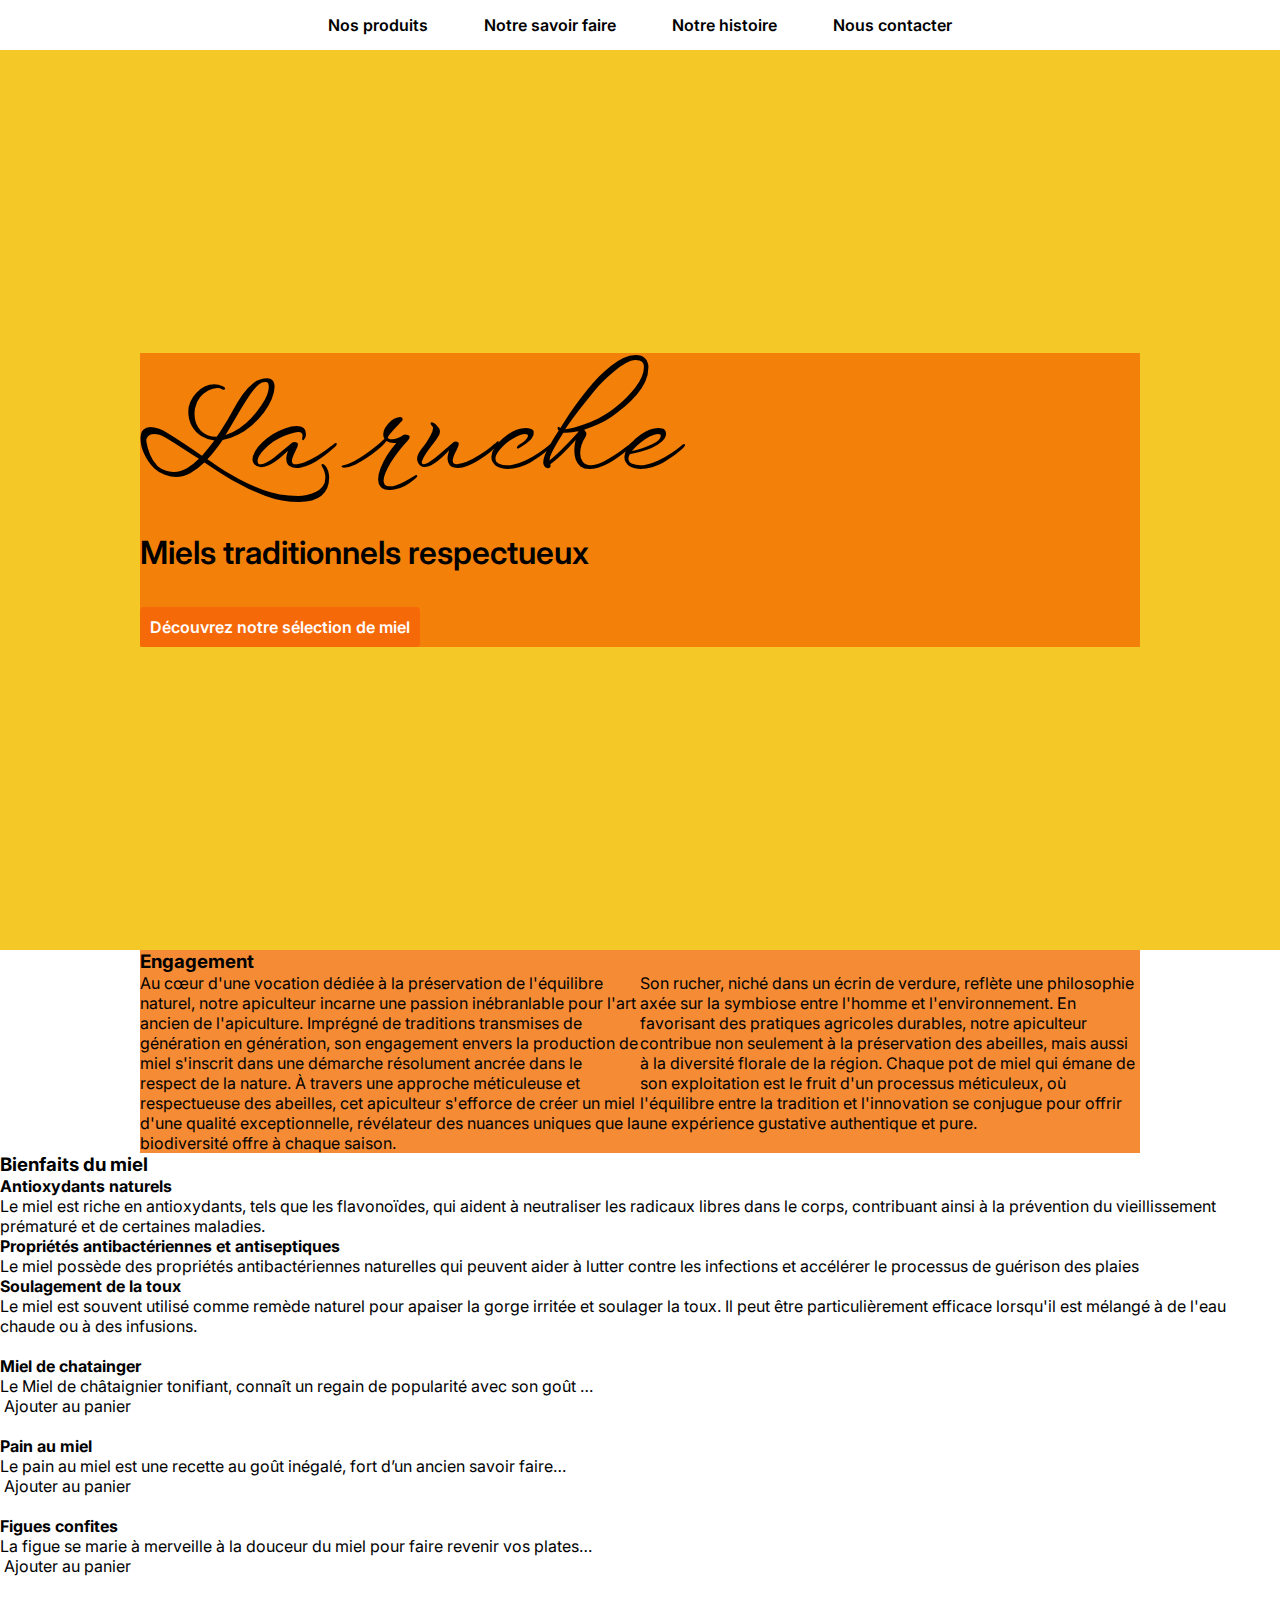
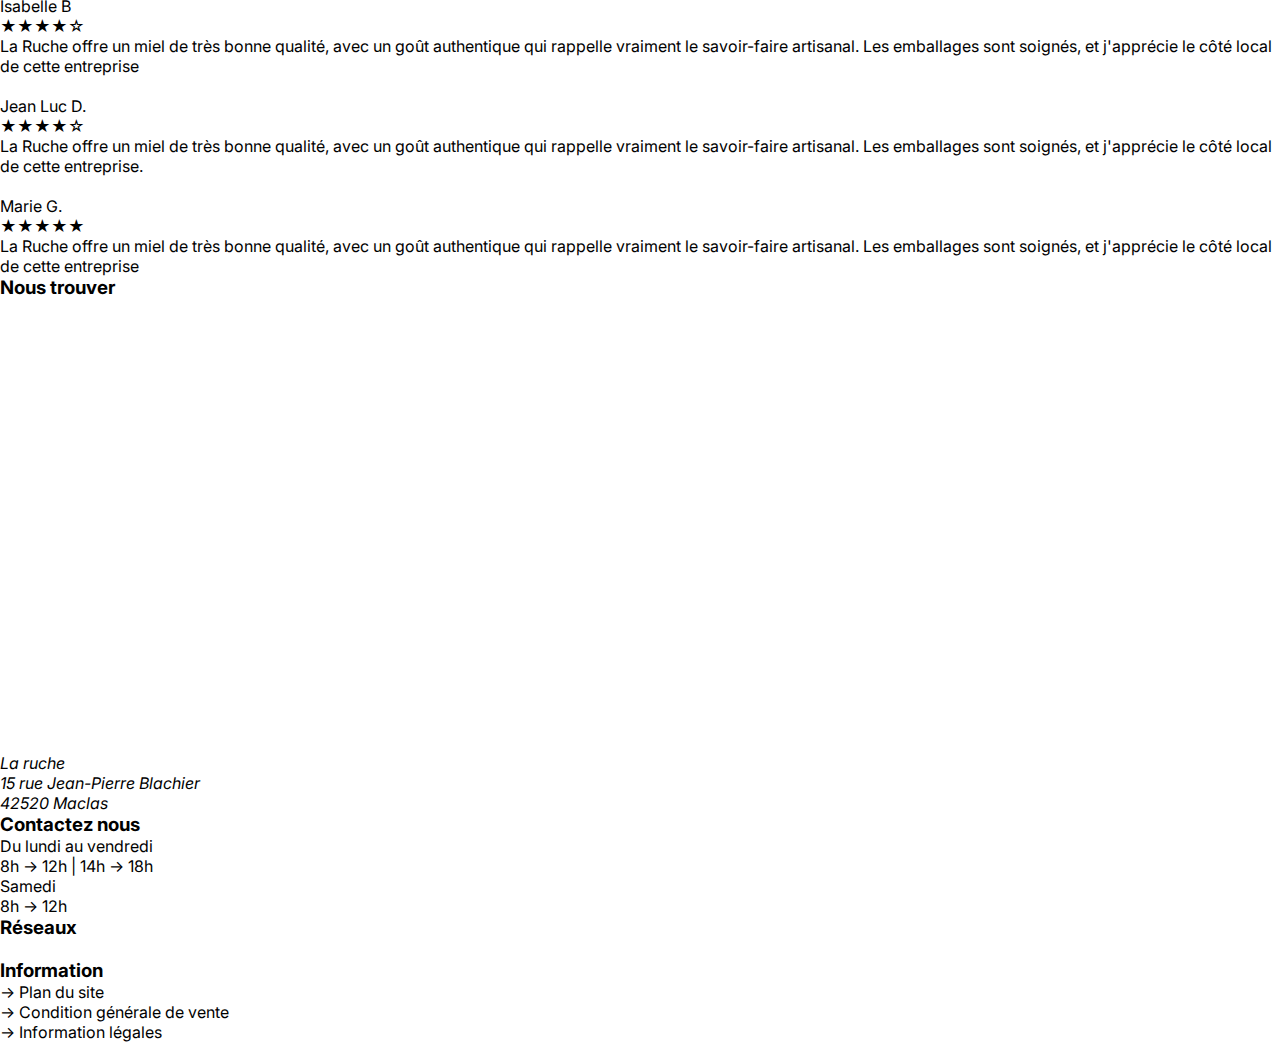
==== index.html @ 732e547c "CSS" ====
<!DOCTYPE html>
<html lang="en">

<head>
    <meta charset="UTF-8">
    <meta name="viewport" content="width=device-width, initial-scale=1.0">
    <title>La Ruche</title>
    <link rel="stylesheet" href="style.css">
    <link rel="stylesheet" href="https://use.fontawesome.com/releases/v6.4.2/css/all.css">
</head>

<body>
    <header class="flex space_between align_item_center">
        <img src="./assets/logo.png" alt="">
        <nav class="nav_header">
            <ul class="flex  space_between bold">
                <li>
                    <a href="">Nos produits</a>
                </li>
                <li>
                    <a href="">Notre savoir faire</a>
                </li>
                <li>
                    <a href="">Notre histoire</a>
                </li>
                <li>
                    <a href="">Nous contacter</a>
                </li>
            </ul>
        </nav>
        <a href=""><i class="fa-solid fa-cart-plus panier_header"></i></a>
    </header>

    <!-- Section hero -->
    <section class="hero bg_yellow flex align_item_center">
        <div class="container flex space_between align_item_center">
            <div>
                <h2>La ruche</h2>
                <h1 class="bold">Miels traditionnels respectueux</h1>
                <a href="" class="bouton bold">Découvrez notre sélection de miel</a>
            </div>
            <img src="./assets/hero-col.png" alt="">
        </div>
    </section>

    <!-- Section des engagements -->
    <section class="engagement">
        <div class="container flex space_between">
        <h3>Engagement</h3>
        <div class="flex space_between">
        <p>Au cœur d'une vocation dédiée à la préservation de l'équilibre naturel, notre apiculteur incarne une passion
            inébranlable pour l'art ancien de l'apiculture. Imprégné de traditions transmises de génération en
            génération, son engagement envers la production de miel s'inscrit dans une démarche résolument ancrée dans
            le respect de la nature. À travers une approche méticuleuse et respectueuse des abeilles, cet apiculteur
            s'efforce de créer un miel d'une qualité exceptionnelle, révélateur des nuances uniques que la biodiversité
            offre à chaque saison.</p>
        <p>Son rucher, niché dans un écrin de verdure, reflète une philosophie axée sur la symbiose entre l'homme et
            l'environnement. En favorisant des pratiques agricoles durables, notre apiculteur contribue non seulement à
            la préservation des abeilles, mais aussi à la diversité florale de la région. Chaque pot de miel qui émane
            de son exploitation est le fruit d'un processus méticuleux, où l'équilibre entre la tradition et
            l'innovation se conjugue pour offrir une expérience gustative authentique et pure.</p>
        </div>
        </div>
    </section>

<!-- Section bienfaits -->

    <section>
        <h3>Bienfaits du miel</h3>
        <div>
            <h4>Antioxydants naturels</h4>
            <p>Le miel est riche en antioxydants, tels que les flavonoïdes, qui aident à neutraliser les radicaux libres
                dans le corps, contribuant ainsi à la prévention du vieillissement prématuré et de certaines maladies.
            </p>
        </div>
        <div>
            <h4>Propriétés antibactériennes et antiseptiques</h4>
            <p>
                Le miel possède des propriétés antibactériennes naturelles qui peuvent aider à lutter contre les
                infections et accélérer le processus de guérison des plaies</p>
        </div>
        <div>
            <h4>Soulagement de la toux</h4>
            <p>Le miel est souvent utilisé comme remède naturel pour apaiser la gorge irritée et soulager la toux. Il
                peut être particulièrement efficace lorsqu'il est mélangé à de l'eau chaude ou à des infusions.</p>
        </div>
    </section>
    <section>
        <h3></h3>
        <div>
            <img src="" alt="">
            <h4>Miel de chatainger</h4>
            <p>Le Miel de châtaignier tonifiant, connaît un regain de popularité avec son goût …</p>
            <a href="">
                <img src="./assets/panier-blanc.png" alt="">
                Ajouter au panier
            </a>
        </div>
        <div>
            <img src="" alt="">
            <h4>Pain au miel</h4>
            <p>Le pain au miel est une recette au goût inégalé, fort d’un ancien savoir faire…</p>
            <a href="">
                <img src="./assets/panier-blanc.png" alt="">
                Ajouter au panier
            </a>
        </div>
        <div>
            <img src="" alt="">
            <h4>Figues confites</h4>
            <p>La figue se marie à merveille à la douceur du miel pour faire revenir vos plates…</p>
            <a href="">
                <img src="./assets/panier-blanc.png" alt="">
                Ajouter au panier
            </a>
        </div>
    </section>
    <section>
        <div>
            <img src="./assets/isabelle.png" alt="">
            <p>Isabelle B</p>
            <div> ★★★★☆</div>
            <p>La Ruche offre un miel de très bonne qualité, avec un goût authentique qui rappelle vraiment le
                savoir-faire artisanal. Les emballages sont soignés, et j'apprécie le côté local de cette entreprise</p>
        </div>
        <div>
            <img src="./assets/jean-luc.png" alt="">
            <p>Jean Luc D.</p>
            <div> ★★★★☆</div>
            <p>La Ruche offre un miel de très bonne qualité, avec un goût authentique qui rappelle vraiment le
                savoir-faire artisanal. Les emballages sont soignés, et j'apprécie le côté local de cette entreprise.
            </p>
        </div>
        <div>
            <img src="./assets/marie.png" alt="">
            <p>Marie G.</p>
            <div> ★★★★★</div>
            <p>La Ruche offre un miel de très bonne qualité, avec un goût authentique qui rappelle vraiment le
                savoir-faire artisanal. Les emballages sont soignés, et j'apprécie le côté local de cette entreprise</p>
        </div>
    </section>
    <section>
        <h3>Nous trouver</h3>
        <!-- carte -->
        <iframe
            src="https://www.google.com/maps/embed?pb=!1m18!1m12!1m3!1d2801.1974981478093!2d4.356613975449251!3d45.40535683736415!2m3!1f0!2f0!3f0!3m2!1i1024!2i768!4f13.1!3m3!1m2!1s0x47f5aee28ef51b4b%3A0xc80903a95d39c929!2s12%20Rue%20Jean-Pierre%20Blachier%2C%2042150%20La%20Ricamarie!5e0!3m2!1sfr!2sfr!4v1730710434453!5m2!1sfr!2sfr"
            width="600" height="450" style="border:0;" allowfullscreen="" loading="lazy"
            referrerpolicy="no-referrer-when-downgrade"></iframe>
        <address>
            <p>La ruche</p>
            <p>15 rue Jean-Pierre Blachier</p>
            <p>42520 Maclas</p>
        </address>
    </section>
    <footer>
        <div>
            <h3>Contactez nous</h3>
            <a href="tel:+"></a>
            <a href="mailto:"></a>
            <p>Du lundi au vendredi
                <br>
                8h → 12h | 14h → 18h
            </p>
            <p>Samedi
                <br>
                8h → 12h
            </p>
        </div>
        <div>
            <h3>Réseaux</h3>
            <a href="">
                <img src="./assets/fb.png" alt="">
            </a>
            <a href="">
                <img src="./assets/insta.png" alt="">
            </a>
        </div>
        <div>
            <h3>Information</h3>
            <ul>
                <li>
                    <a href="">→ Plan du site</a>
                </li>
                <li>
                    <a href="">→ Condition générale de vente</a>
                </li>
                <li>
                    <a href="">→ Information légales</a>
                </li>
            </ul>
        </div>
    </footer>
</body>

</html>
---- style.css ----
@import url('https://fonts.googleapis.com/css2?family=Inter:ital,opsz,wght@0,14..32,100..900;1,14..32,100..900&display=swap');

@import url('https://fonts.googleapis.com/css2?family=Inter:ital,opsz,wght@0,14..32,100..900;1,14..32,100..900&family=WindSong:wght@400;500&display=swap');

* {
    margin: 0;
    padding: 0;
    font-family: "Inter", "sans serif";
    
}

.flex {
    display: flex;
    flex-wrap: wrap;
}

.space_between {
    justify-content: space-between;
}

.align_item_center {
    align-items: center;
}

.bold {
    font-weight: 600;
}

.bg_yellow {
    background-color: #F3C827;
}

.container {
    background-color: rgba(243, 109, 0, 0.792); 
    max-width: 1000px;
    margin: auto;
    width: 100%;
}

.bouton {
    background-color: #F66909;
    border-radius: 4px;
    padding: 10px;
    color: white;
    display: inline-block;
    margin-top: 35px;
}



/*En dessous : header*/

.panier_header {
    color: #F3C827;
    font-size: 30px;
}

a {
    text-decoration: none;
    color: black;
}

li {
    list-style: none;
}

.nav_header {
    width: 50%;
    /* background-color: aqua; */
}

header {
    /*background-color: bisque;*/
    padding: 15px;
}
 
/*Début hero en dessous*/

.hero {
    height: 100vh;
}

.hero h2 {
    font-family: "WindSong", cursive;
    font-size: 128px;
    font-weight: 500;
}

h1 {
    font-size: 32px;
}

.engagement p {
    width: 50%;
}
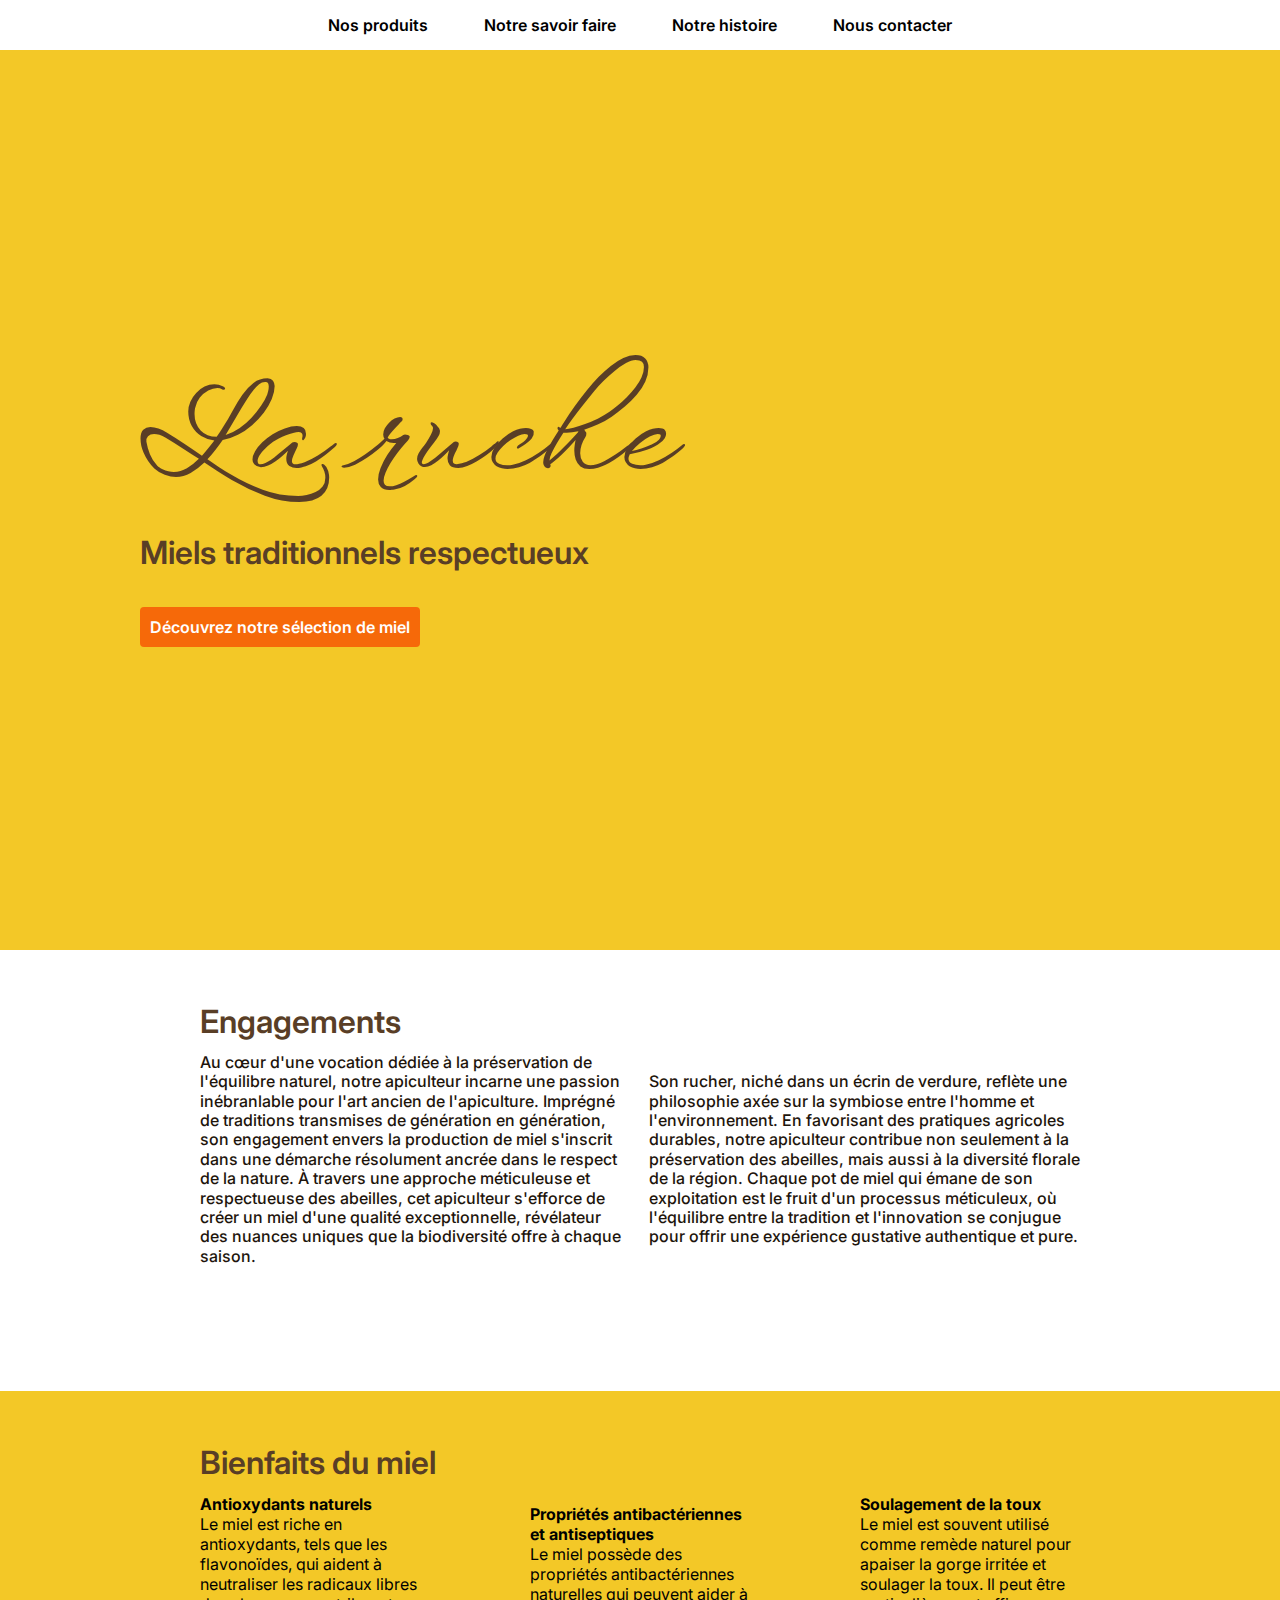
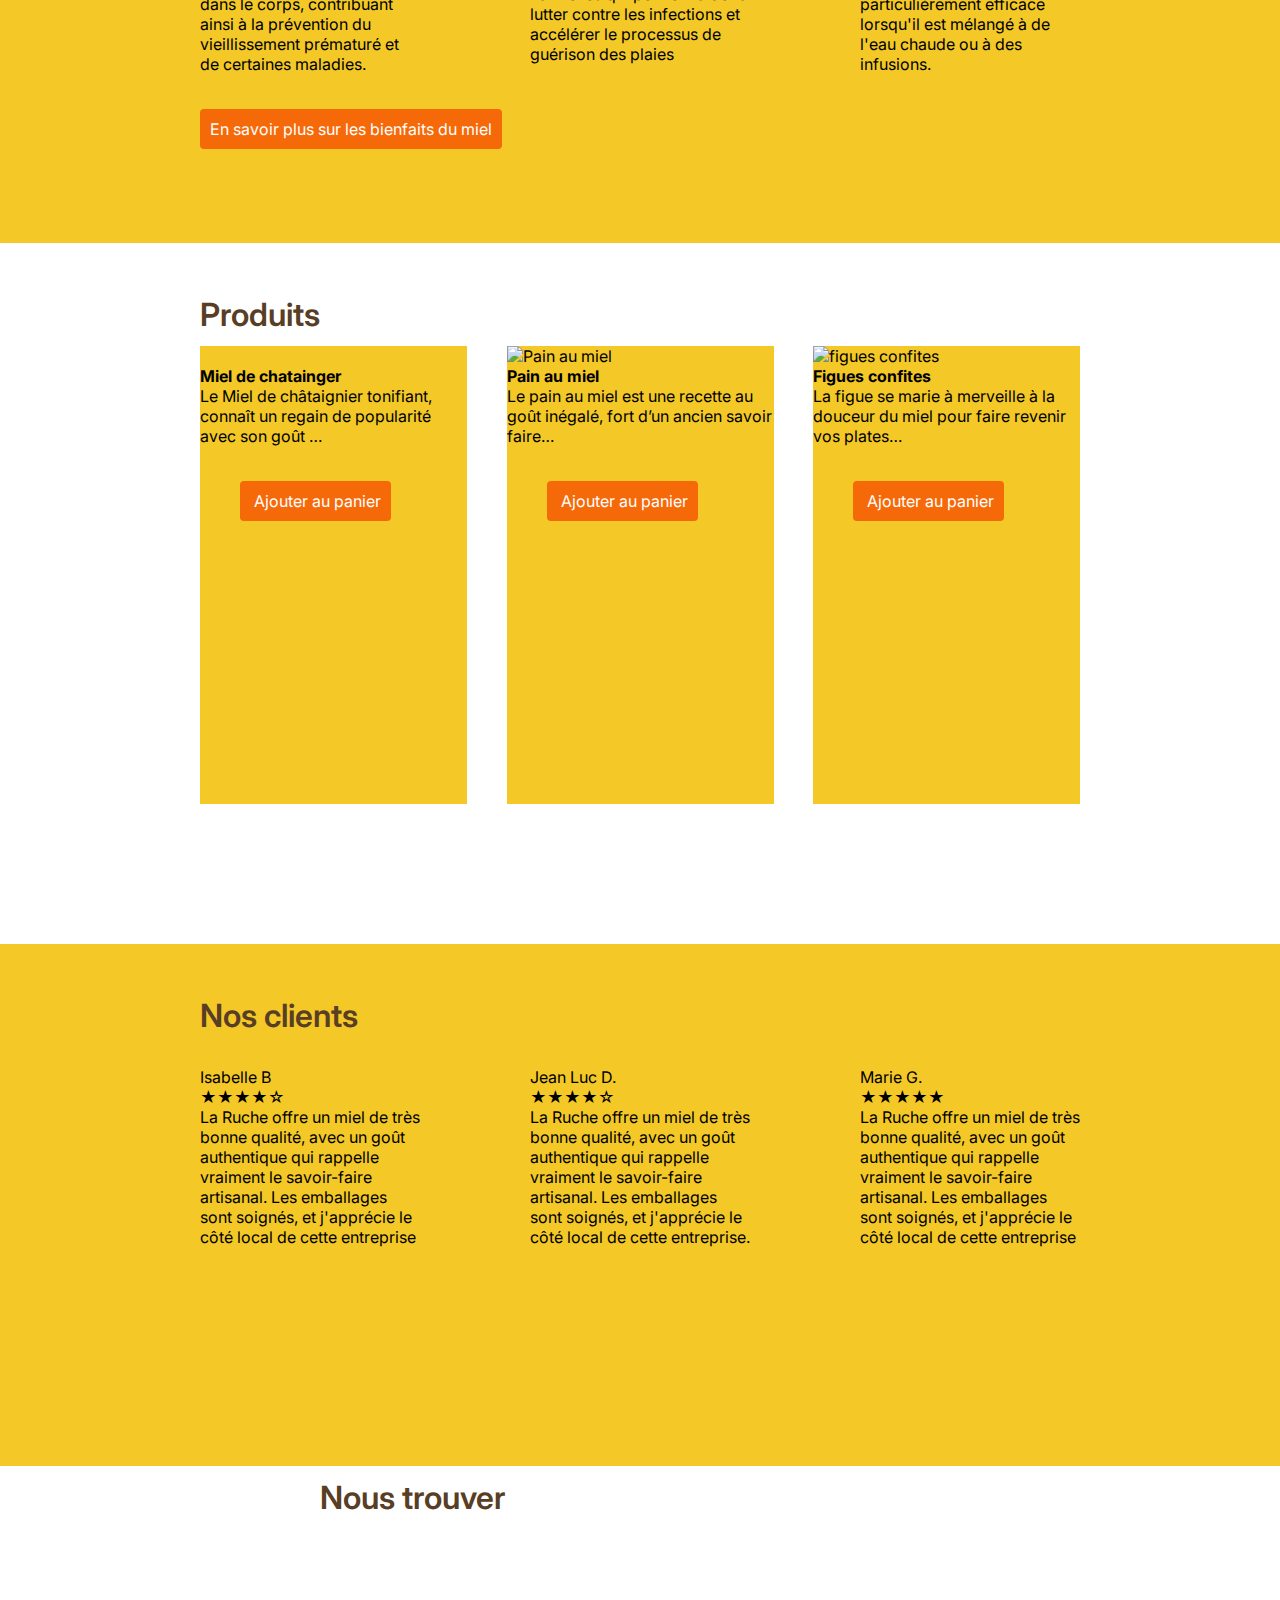
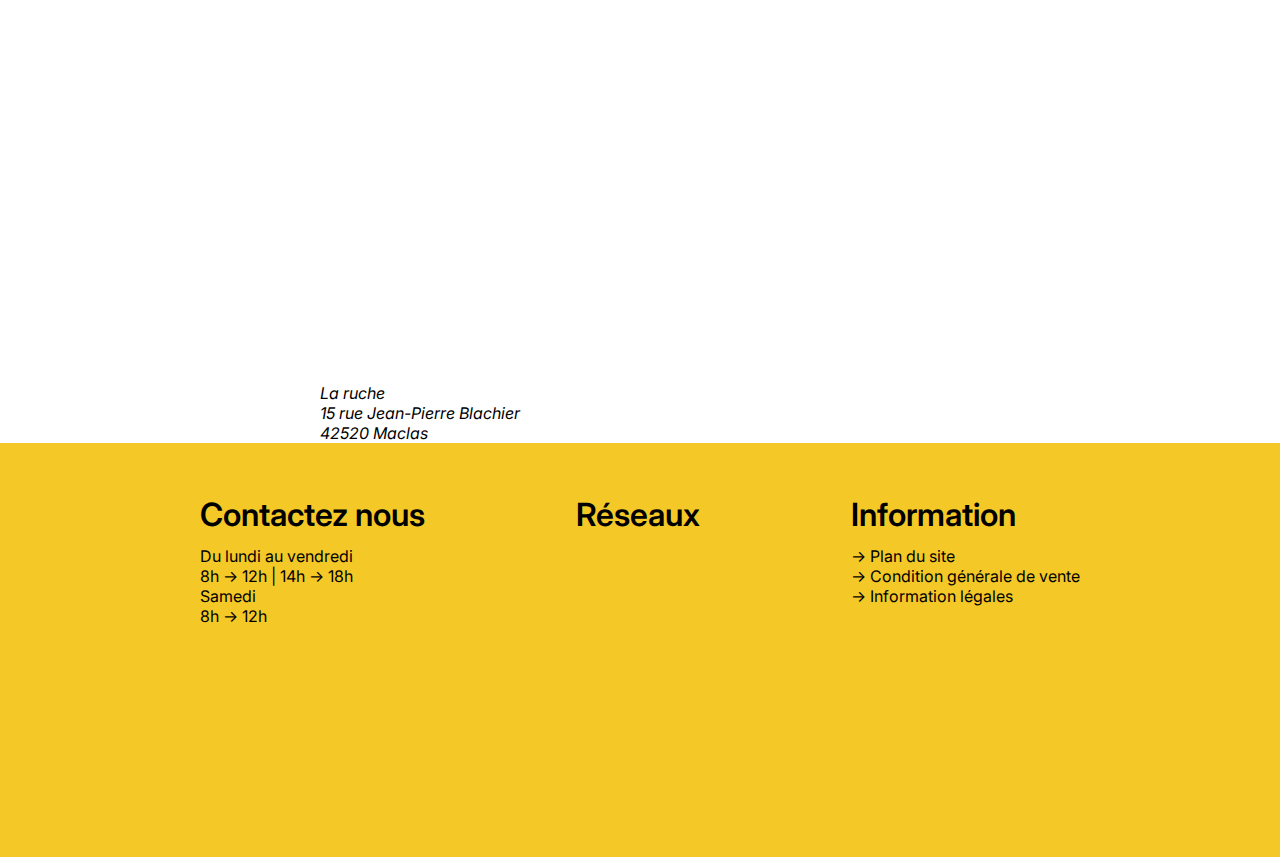
==== commit 48dcd71b: "Ajout css" ====
--- a/index.html
+++ b/index.html
@@ -12,8 +12,8 @@
 <body>
     <header class="flex space_between align_item_center">
         <img src="./assets/logo.png" alt="">
-        <nav class="nav_header">
-            <ul class="flex  space_between bold">
+        <nav class="width50 ">
+            <ul class="flex space_between bold">
                 <li>
                     <a href="">Nos produits</a>
                 </li>
@@ -35,8 +35,8 @@
     <section class="hero bg_yellow flex align_item_center">
         <div class="container flex space_between align_item_center">
             <div>
-                <h2>La ruche</h2>
-                <h1 class="bold">Miels traditionnels respectueux</h1>
+                <h2 class="color_brown">La ruche</h2>
+                <h1 class="bold color_brown">Miels traditionnels respectueux</h1>
                 <a href="" class="bouton bold">Découvrez notre sélection de miel</a>
             </div>
             <img src="./assets/hero-col.png" alt="">
@@ -46,84 +46,109 @@
     <!-- Section des engagements -->
     <section class="engagement">
         <div class="container flex space_between">
-        <h3>Engagement</h3>
-        <div class="flex space_between">
-        <p>Au cœur d'une vocation dédiée à la préservation de l'équilibre naturel, notre apiculteur incarne une passion
-            inébranlable pour l'art ancien de l'apiculture. Imprégné de traditions transmises de génération en
-            génération, son engagement envers la production de miel s'inscrit dans une démarche résolument ancrée dans
-            le respect de la nature. À travers une approche méticuleuse et respectueuse des abeilles, cet apiculteur
-            s'efforce de créer un miel d'une qualité exceptionnelle, révélateur des nuances uniques que la biodiversité
-            offre à chaque saison.</p>
-        <p>Son rucher, niché dans un écrin de verdure, reflète une philosophie axée sur la symbiose entre l'homme et
-            l'environnement. En favorisant des pratiques agricoles durables, notre apiculteur contribue non seulement à
-            la préservation des abeilles, mais aussi à la diversité florale de la région. Chaque pot de miel qui émane
-            de son exploitation est le fruit d'un processus méticuleux, où l'équilibre entre la tradition et
-            l'innovation se conjugue pour offrir une expérience gustative authentique et pure.</p>
-        </div>
-        </div>
-    </section>
-
-<!-- Section bienfaits -->
-
-    <section>
-        <h3>Bienfaits du miel</h3>
-        <div>
-            <h4>Antioxydants naturels</h4>
-            <p>Le miel est riche en antioxydants, tels que les flavonoïdes, qui aident à neutraliser les radicaux libres
-                dans le corps, contribuant ainsi à la prévention du vieillissement prématuré et de certaines maladies.
-            </p>
-        </div>
-        <div>
-            <h4>Propriétés antibactériennes et antiseptiques</h4>
-            <p>
-                Le miel possède des propriétés antibactériennes naturelles qui peuvent aider à lutter contre les
-                infections et accélérer le processus de guérison des plaies</p>
-        </div>
-        <div>
-            <h4>Soulagement de la toux</h4>
-            <p>Le miel est souvent utilisé comme remède naturel pour apaiser la gorge irritée et soulager la toux. Il
-                peut être particulièrement efficace lorsqu'il est mélangé à de l'eau chaude ou à des infusions.</p>
-        </div>
-    </section>
-    <section>
-        <h3></h3>
-        <div>
-            <img src="" alt="">
-            <h4>Miel de chatainger</h4>
-            <p>Le Miel de châtaignier tonifiant, connaît un regain de popularité avec son goût …</p>
-            <a href="">
-                <img src="./assets/panier-blanc.png" alt="">
-                Ajouter au panier
-            </a>
-        </div>
-        <div>
-            <img src="" alt="">
-            <h4>Pain au miel</h4>
-            <p>Le pain au miel est une recette au goût inégalé, fort d’un ancien savoir faire…</p>
-            <a href="">
-                <img src="./assets/panier-blanc.png" alt="">
-                Ajouter au panier
-            </a>
-        </div>
-        <div>
-            <img src="" alt="">
-            <h4>Figues confites</h4>
-            <p>La figue se marie à merveille à la douceur du miel pour faire revenir vos plates…</p>
-            <a href="">
-                <img src="./assets/panier-blanc.png" alt="">
-                Ajouter au panier
-            </a>
-        </div>
-    </section>
-    <section>
-        <div>
+            <h3 class="color_brown bold">Engagements</h3>
+            <div class="flex space_between align_item_center">
+                <p>Au cœur d'une vocation dédiée à la préservation de l'équilibre naturel, notre apiculteur incarne une
+                    passion
+                    inébranlable pour l'art ancien de l'apiculture. Imprégné de traditions transmises de génération en
+                    génération, son engagement envers la production de miel s'inscrit dans une démarche résolument
+                    ancrée dans
+                    le respect de la nature. À travers une approche méticuleuse et respectueuse des abeilles, cet
+                    apiculteur
+                    s'efforce de créer un miel d'une qualité exceptionnelle, révélateur des nuances uniques que la
+                    biodiversité
+                    offre à chaque saison.</p>
+                <p>Son rucher, niché dans un écrin de verdure, reflète une philosophie axée sur la symbiose entre
+                    l'homme et
+                    l'environnement. En favorisant des pratiques agricoles durables, notre apiculteur contribue non
+                    seulement à
+                    la préservation des abeilles, mais aussi à la diversité florale de la région. Chaque pot de miel qui
+                    émane
+                    de son exploitation est le fruit d'un processus méticuleux, où l'équilibre entre la tradition et
+                    l'innovation se conjugue pour offrir une expérience gustative authentique et pure.</p>
+            </div>
+        </div>
+    </section>
+
+    <!-- Section bienfaits -->
+
+    <section class="bienfaits bg_yellow">
+        <div class="container flex space_between">
+            <h3 class="color_brown">Bienfaits du miel</h3>
+            <div class="flex space_between align_item_center">
+                <div class="width25">
+                    <h4>Antioxydants naturels</h4>
+                    <p>Le miel est riche en antioxydants, tels que les flavonoïdes, qui aident à neutraliser les
+                        radicaux
+                        libres
+                        dans le corps, contribuant ainsi à la prévention du vieillissement prématuré et de certaines
+                        maladies.
+                    </p>
+                </div>
+                <div class="width25">
+                    <h4>Propriétés antibactériennes et antiseptiques</h4>
+                    <p>
+                        Le miel possède des propriétés antibactériennes naturelles qui peuvent aider à lutter contre les
+                        infections et accélérer le processus de guérison des plaies</p>
+                </div>
+                <div class="width25">
+                    <h4>Soulagement de la toux</h4>
+                    <p>Le miel est souvent utilisé comme remède naturel pour apaiser la gorge irritée et soulager la
+                        toux.
+                        Il
+                        peut être particulièrement efficace lorsqu'il est mélangé à de l'eau chaude ou à des infusions.
+                    </p>
+                </div>
+                <a href="" class="bouton">En savoir plus sur les bienfaits du miel</a>
+            </div>
+        </div>
+    </section>
+    <section class="produits">
+        <div class="container">
+            <h3 class="color_brown">Produits</h3>
+            <div class="flex space_between align_item_center">
+            <div class="card bg_yellow">
+                <img src="assets/produit1.png" alt="">
+                <h4>Miel de chatainger</h4>
+                <p>Le Miel de châtaignier tonifiant, connaît un regain de popularité avec son goût …</p>
+                <a href="" class="bouton">
+                    <img src="./assets/panier-blanc.png" alt="">
+                    Ajouter au panier
+                </a>
+            </div>
+            <div class="card bg_yellow">
+                <img src="assets/produit2.png" alt="Pain au miel">
+                <h4>Pain au miel</h4>
+                <p>Le pain au miel est une recette au goût inégalé, fort d’un ancien savoir faire…</p>
+                <a href="" class="bouton">
+                    <img src="./assets/panier-blanc.png" alt="">
+                    Ajouter au panier
+                </a>
+            </div>
+            <div class="card bg_yellow">
+                <img src="assets/produit3.png" alt="figues confites">
+                <h4>Figues confites</h4>
+                <p>La figue se marie à merveille à la douceur du miel pour faire revenir vos plates…</p>
+                <a href="" class="bouton">
+                    <img src="./assets/panier-blanc.png" alt="">
+                    Ajouter au panier
+                </a>
+            </div>
+        </div>
+        </div>
+    </section>
+    <section class="nos_clients bg_yellow">
+        <div class="container flex space_between">
+            <h3 class="color_brown">Nos clients</h3>
+        <div class="flex space_between align_item_center">
+        <div class="width25">
             <img src="./assets/isabelle.png" alt="">
             <p>Isabelle B</p>
             <div> ★★★★☆</div>
             <p>La Ruche offre un miel de très bonne qualité, avec un goût authentique qui rappelle vraiment le
                 savoir-faire artisanal. Les emballages sont soignés, et j'apprécie le côté local de cette entreprise</p>
         </div>
-        <div>
+        <div class="width25">
             <img src="./assets/jean-luc.png" alt="">
             <p>Jean Luc D.</p>
             <div> ★★★★☆</div>
@@ -131,16 +156,18 @@
                 savoir-faire artisanal. Les emballages sont soignés, et j'apprécie le côté local de cette entreprise.
             </p>
         </div>
-        <div>
+        <div class="width25">
             <img src="./assets/marie.png" alt="">
             <p>Marie G.</p>
             <div> ★★★★★</div>
             <p>La Ruche offre un miel de très bonne qualité, avec un goût authentique qui rappelle vraiment le
                 savoir-faire artisanal. Les emballages sont soignés, et j'apprécie le côté local de cette entreprise</p>
         </div>
-    </section>
-    <section>
-        <h3>Nous trouver</h3>
+        </div>
+    </div>
+    </section>
+    <section class="container width50">
+        <h3 class="color_brown">Nous trouver</h3>
         <!-- carte -->
         <iframe
             src="https://www.google.com/maps/embed?pb=!1m18!1m12!1m3!1d2801.1974981478093!2d4.356613975449251!3d45.40535683736415!2m3!1f0!2f0!3f0!3m2!1i1024!2i768!4f13.1!3m3!1m2!1s0x47f5aee28ef51b4b%3A0xc80903a95d39c929!2s12%20Rue%20Jean-Pierre%20Blachier%2C%2042150%20La%20Ricamarie!5e0!3m2!1sfr!2sfr!4v1730710434453!5m2!1sfr!2sfr"
@@ -152,7 +179,8 @@
             <p>42520 Maclas</p>
         </address>
     </section>
-    <footer>
+    <footer class="bg_yellow">
+        <div class="container flex space_between">
         <div>
             <h3>Contactez nous</h3>
             <a href="tel:+"></a>
@@ -189,6 +217,7 @@
                 </li>
             </ul>
         </div>
+    </div>
     </footer>
 </body>
 
--- a/style.css
+++ b/style.css
@@ -6,18 +6,36 @@
     margin: 0;
     padding: 0;
     font-family: "Inter", "sans serif";
-    
 }
 
+h3 {
+    width: 100%;
+    font-size: 32px;
+    font-weight: 600;
+    line-height: 63px;
+    text-align: left;
+
+}
+
+.color_brown {
+    color: #593E26;
+
+}
+
+
+/*met les éléments les uns à côté des autres*/
 .flex {
     display: flex;
     flex-wrap: wrap;
 }
 
+
+/*mettre des espaces entre les éléments*/
 .space_between {
     justify-content: space-between;
 }
 
+/*centre les éléments verticalement*/
 .align_item_center {
     align-items: center;
 }
@@ -30,8 +48,8 @@
     background-color: #F3C827;
 }
 
+/*Contenir dans une largeur max de 1000px et centre au milieu du parent*/
 .container {
-    background-color: rgba(243, 109, 0, 0.792); 
     max-width: 1000px;
     margin: auto;
     width: 100%;
@@ -46,7 +64,13 @@
     margin-top: 35px;
 }
 
+.width50 {
+    width: 50%;
+}
 
+.width25 {
+    width: 25%;
+}
 
 /*En dessous : header*/
 
@@ -62,11 +86,6 @@
 
 li {
     list-style: none;
-}
-
-.nav_header {
-    width: 50%;
-    /* background-color: aqua; */
 }
 
 header {
@@ -90,6 +109,63 @@
     font-size: 32px;
 }
 
+
+/*Section engagements*/
+
+.engagement {
+    width: 1,280px;
+    height: 361px;
+    padding: 40px 200px 40px 200px;
+
+}
+
 .engagement p {
-    width: 50%;
+    color: #1E150C;
+    font-size: 16px;
+    font-weight: 500;
+    width: 49%;
+    text-align: left;
+    line-height: 19.36px;
+}
+
+/*Section bienfaits*/
+
+.bienfaits {
+    width: 1,280px;
+    height: 372px;
+    padding: 40px 200px 40px 200px;
+}
+
+
+/*section produits*/
+
+.produits {
+    width: 1,279px;
+    height: 621px;
+    padding: 40px 200px 40px 200px;
+}
+
+.card {
+    width: 267px;
+    height: 458px;
+}
+
+.card .bouton {
+    margin-left: 40px;
+}
+
+/*Section clients*/
+
+.nos_clients {
+    width: 1,285px;
+    height: 442px;
+    padding: 40px 200px 40px 200px;
+}
+
+/*footer*/
+
+footer {
+    width: 1,282px;
+    height: 334px;
+    padding: 40px 200px 40px 200px;
 }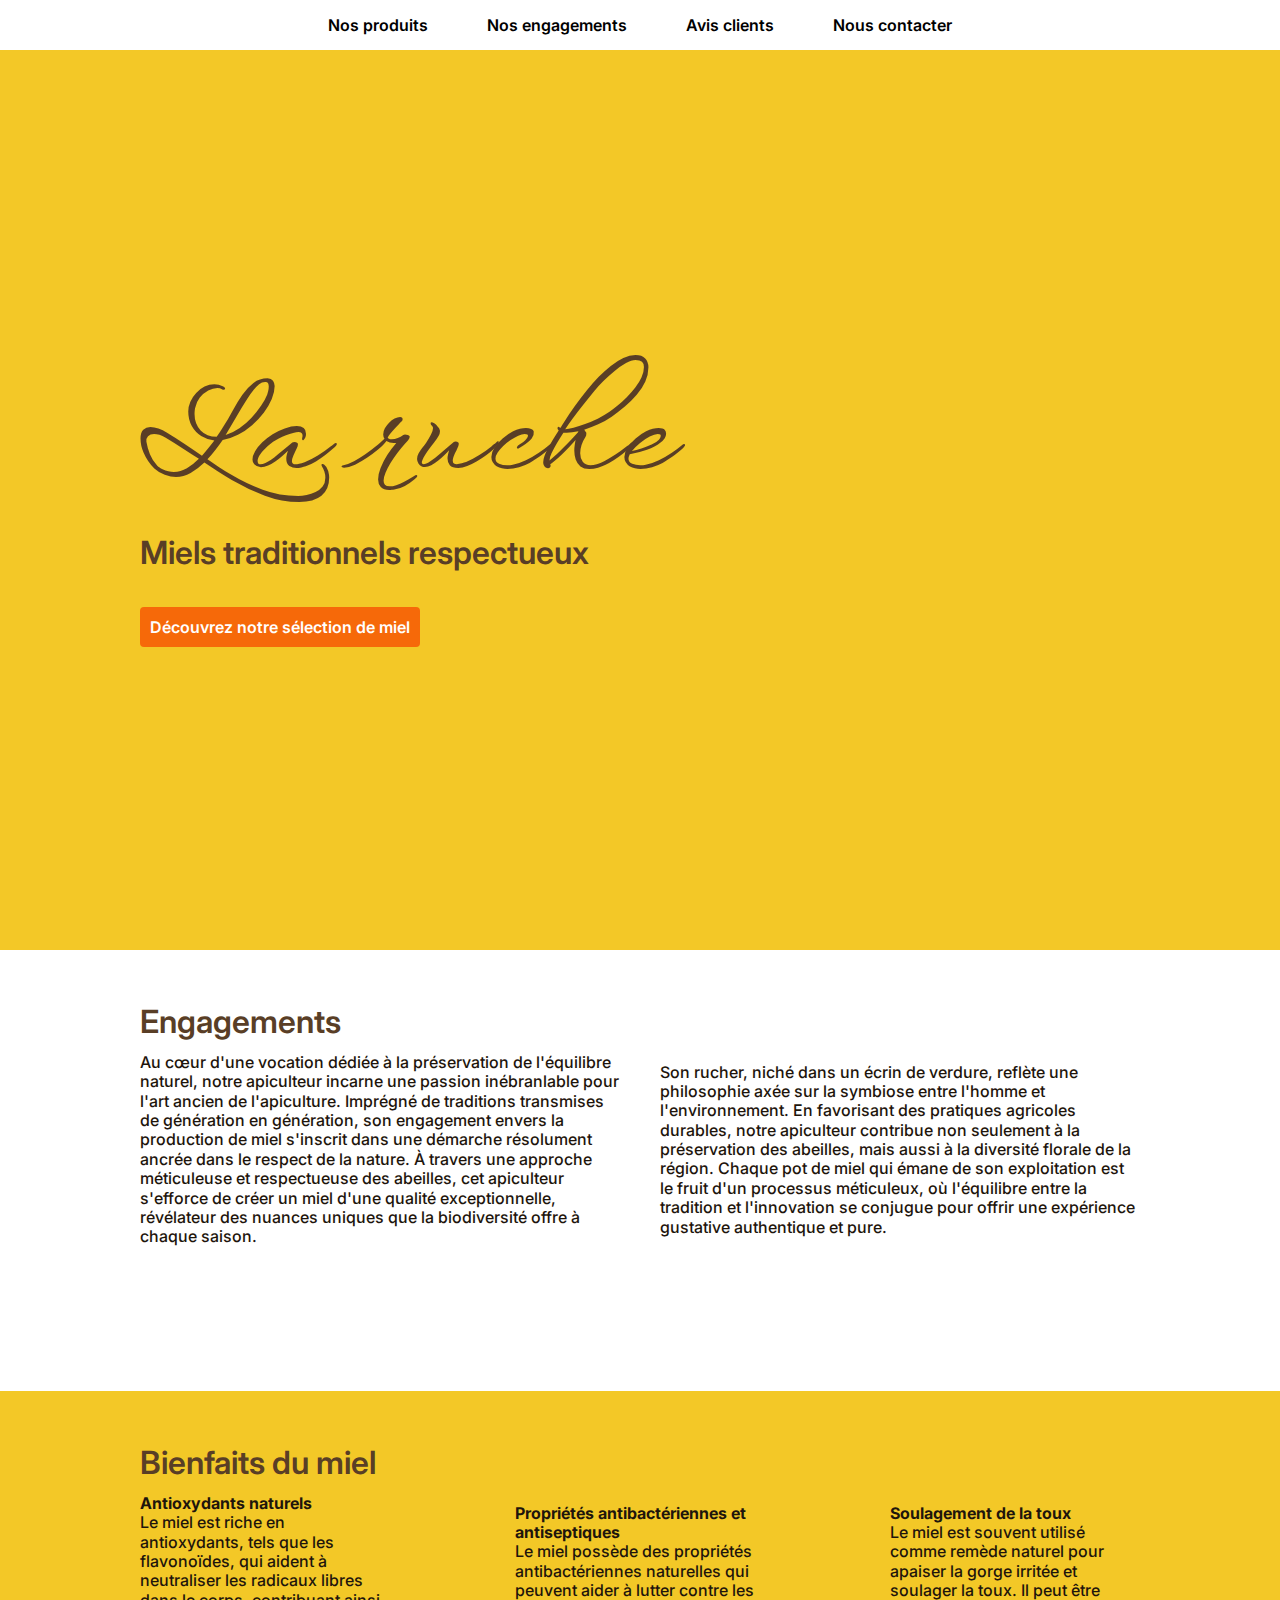
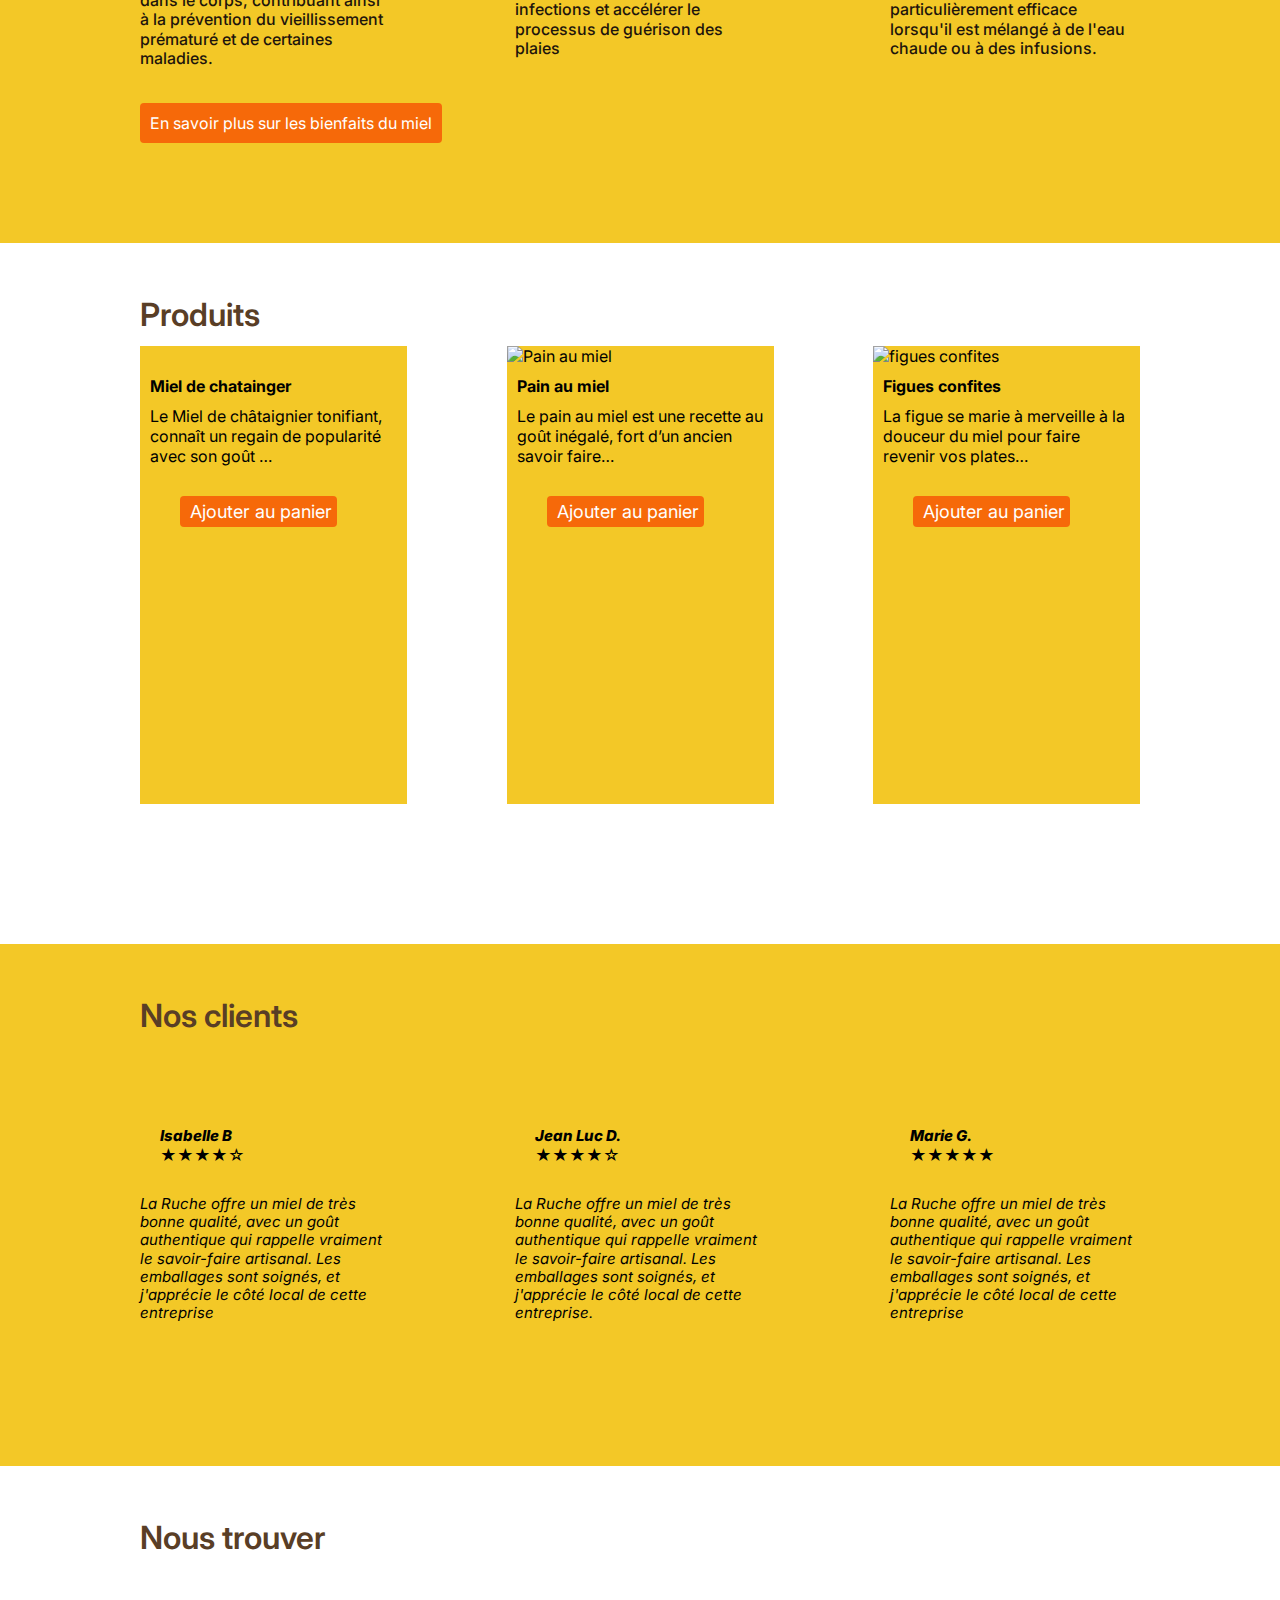
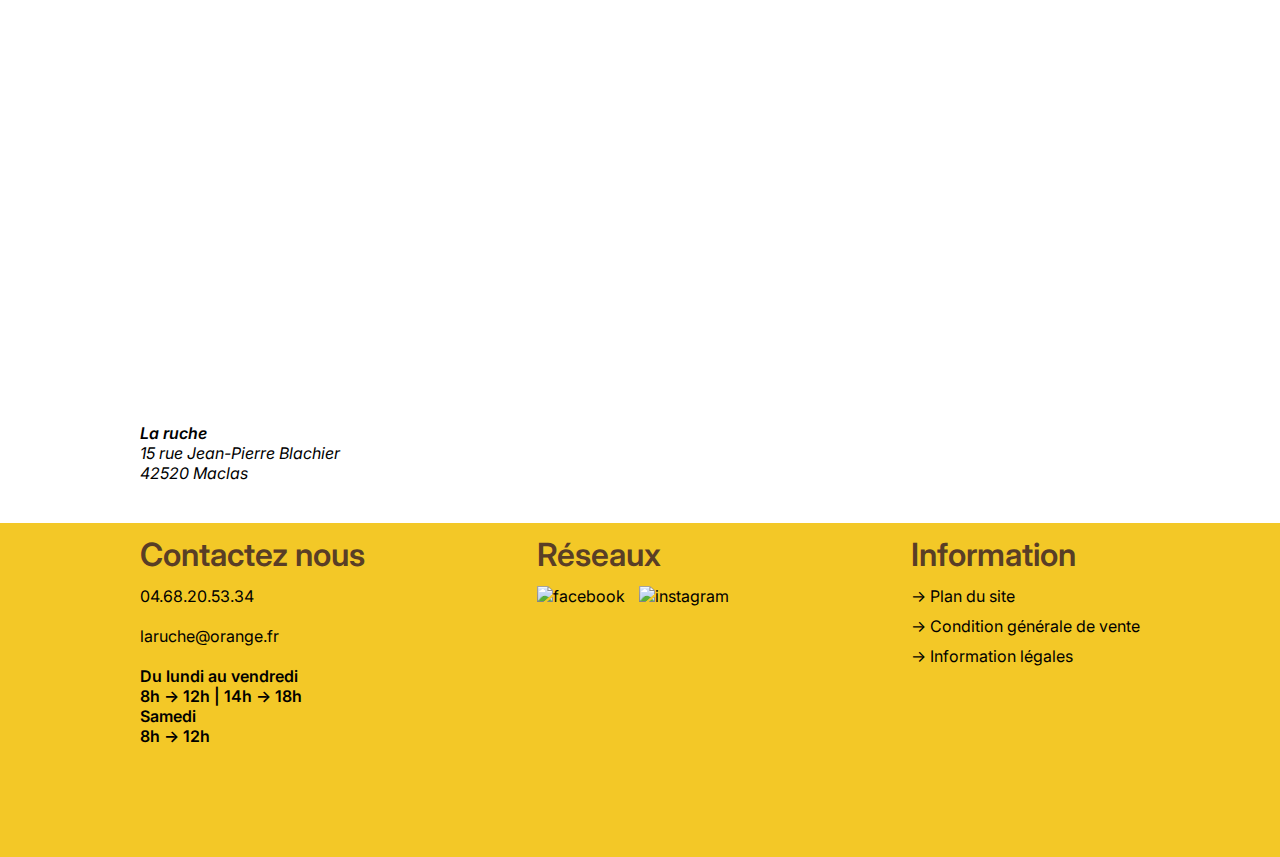
==== commit ab91d2b0: "Fin css" ====
--- a/index.html
+++ b/index.html
@@ -15,16 +15,16 @@
         <nav class="width50 ">
             <ul class="flex space_between bold">
                 <li>
-                    <a href="">Nos produits</a>
-                </li>
-                <li>
-                    <a href="">Notre savoir faire</a>
-                </li>
-                <li>
-                    <a href="">Notre histoire</a>
-                </li>
-                <li>
-                    <a href="">Nous contacter</a>
+                    <a href="#produits">Nos produits</a>
+                </li>
+                <li>
+                    <a href="#engagements">Nos engagements</a>
+                </li>
+                <li>
+                    <a href="#clients">Avis clients</a>
+                </li>
+                <li>
+                    <a href="#contact">Nous contacter</a>
                 </li>
             </ul>
         </nav>
@@ -44,7 +44,7 @@
     </section>
 
     <!-- Section des engagements -->
-    <section class="engagement">
+    <section id="engagements" class="engagement padding align_item_center">
         <div class="container flex space_between">
             <h3 class="color_brown bold">Engagements</h3>
             <div class="flex space_between align_item_center">
@@ -72,7 +72,7 @@
 
     <!-- Section bienfaits -->
 
-    <section class="bienfaits bg_yellow">
+    <section class="bienfaits bg_yellow padding">
         <div class="container flex space_between">
             <h3 class="color_brown">Bienfaits du miel</h3>
             <div class="flex space_between align_item_center">
@@ -103,7 +103,9 @@
             </div>
         </div>
     </section>
-    <section class="produits">
+
+    <!-- section produits -->
+    <section id="produits" class="produits padding">
         <div class="container">
             <h3 class="color_brown">Produits</h3>
             <div class="flex space_between align_item_center">
@@ -111,7 +113,7 @@
                 <img src="assets/produit1.png" alt="">
                 <h4>Miel de chatainger</h4>
                 <p>Le Miel de châtaignier tonifiant, connaît un regain de popularité avec son goût …</p>
-                <a href="" class="bouton">
+                <a href="" class="bouton_produit">
                     <img src="./assets/panier-blanc.png" alt="">
                     Ajouter au panier
                 </a>
@@ -120,7 +122,7 @@
                 <img src="assets/produit2.png" alt="Pain au miel">
                 <h4>Pain au miel</h4>
                 <p>Le pain au miel est une recette au goût inégalé, fort d’un ancien savoir faire…</p>
-                <a href="" class="bouton">
+                <a href="" class="bouton_produit">
                     <img src="./assets/panier-blanc.png" alt="">
                     Ajouter au panier
                 </a>
@@ -129,7 +131,7 @@
                 <img src="assets/produit3.png" alt="figues confites">
                 <h4>Figues confites</h4>
                 <p>La figue se marie à merveille à la douceur du miel pour faire revenir vos plates…</p>
-                <a href="" class="bouton">
+                <a href="" class="bouton_produit">
                     <img src="./assets/panier-blanc.png" alt="">
                     Ajouter au panier
                 </a>
@@ -137,75 +139,91 @@
         </div>
         </div>
     </section>
-    <section class="nos_clients bg_yellow">
-        <div class="container flex space_between">
+
+    <!-- section clients -->
+    <section id="clients" class="nos_clients bg_yellow padding">
+        <div class="container">
             <h3 class="color_brown">Nos clients</h3>
-        <div class="flex space_between align_item_center">
+        <div class="flex space_between align_item_center carte_client">
         <div class="width25">
+            <div class="flex align_item_center">
             <img src="./assets/isabelle.png" alt="">
-            <p>Isabelle B</p>
+            <div class="note">
+            <p class="bolder">Isabelle B</p>
             <div> ★★★★☆</div>
+            </div>
+            </div>
             <p>La Ruche offre un miel de très bonne qualité, avec un goût authentique qui rappelle vraiment le
                 savoir-faire artisanal. Les emballages sont soignés, et j'apprécie le côté local de cette entreprise</p>
         </div>
         <div class="width25">
+            <div class="flex align_item_center">
             <img src="./assets/jean-luc.png" alt="">
-            <p>Jean Luc D.</p>
+            <div class="note">
+            <p class="bolder">Jean Luc D.</p>
             <div> ★★★★☆</div>
+            </div>
+        </div>
             <p>La Ruche offre un miel de très bonne qualité, avec un goût authentique qui rappelle vraiment le
                 savoir-faire artisanal. Les emballages sont soignés, et j'apprécie le côté local de cette entreprise.
             </p>
         </div>
         <div class="width25">
+            <div class="flex align_item_center">
             <img src="./assets/marie.png" alt="">
-            <p>Marie G.</p>
+            <div class="note">
+            <p class="bolder">Marie G.</p>
             <div> ★★★★★</div>
+        </div>
+            </div>
             <p>La Ruche offre un miel de très bonne qualité, avec un goût authentique qui rappelle vraiment le
                 savoir-faire artisanal. Les emballages sont soignés, et j'apprécie le côté local de cette entreprise</p>
         </div>
         </div>
     </div>
     </section>
-    <section class="container width50">
+
+    <!-- section adresse -->
+    <section id="contact" class="container  padding">
         <h3 class="color_brown">Nous trouver</h3>
         <!-- carte -->
         <iframe
             src="https://www.google.com/maps/embed?pb=!1m18!1m12!1m3!1d2801.1974981478093!2d4.356613975449251!3d45.40535683736415!2m3!1f0!2f0!3f0!3m2!1i1024!2i768!4f13.1!3m3!1m2!1s0x47f5aee28ef51b4b%3A0xc80903a95d39c929!2s12%20Rue%20Jean-Pierre%20Blachier%2C%2042150%20La%20Ricamarie!5e0!3m2!1sfr!2sfr!4v1730710434453!5m2!1sfr!2sfr"
-            width="600" height="450" style="border:0;" allowfullscreen="" loading="lazy"
-            referrerpolicy="no-referrer-when-downgrade"></iframe>
+            height="450" style="border:0;" allowfullscreen="" loading="lazy"
+            referrerpolicy="no-referrer-when-downgrade" class="carte"></iframe>
         <address>
-            <p>La ruche</p>
+            <p class="bold">La ruche</p>
             <p>15 rue Jean-Pierre Blachier</p>
             <p>42520 Maclas</p>
         </address>
     </section>
     <footer class="bg_yellow">
         <div class="container flex space_between">
-        <div>
+        <div class="joindre">
             <h3>Contactez nous</h3>
-            <a href="tel:+"></a>
-            <a href="mailto:"></a>
-            <p>Du lundi au vendredi
+            <a href="tel:+"><i class="fa-solid fa-square-phone"></i> 04.68.20.53.34</a>
+            <a href="mailto:"><i class="fa-solid fa-envelope"></i> laruche@orange.fr</a>
+            <p class="bold">Du lundi au vendredi
                 <br>
                 8h → 12h | 14h → 18h
             </p>
-            <p>Samedi
+            <p class="bold">Samedi
                 <br>
                 8h → 12h
             </p>
         </div>
-        <div>
+        <div  class="reseaux">
             <h3>Réseaux</h3>
-            <a href="">
-                <img src="./assets/fb.png" alt="">
+            <a href="https://www.google.com/url?sa=t&source=web&rct=j&opi=89978449&url=https://www.facebook.com/%3Flocale%3Dfr_FR&ved=2ahUKEwiJ7rip_ceJAxW_TKQEHVbXEbAQFnoECBUQAQ&usg=AOvVaw3gYU88OjFWqxFi4GdoLup3" target="blank">
+                <img src="./assets/fb.png" alt="facebook">
             </a>
-            <a href="">
-                <img src="./assets/insta.png" alt="">
+            <a href="https://www.google.com/url?sa=t&source=web&rct=j&opi=89978449&url=https://www.instagram.com/&ved=2ahUKEwibyfm9_ceJAxVjVKQEHcGCE3sQFnoECAwQAQ&usg=AOvVaw1cBeRoOpMhZ3-x5M1sA3Fm" target="blank">
+                <img src="./assets/insta.png" alt="instagram">
             </a>
         </div>
         <div>
             <h3>Information</h3>
-            <ul>
+            <ul class="infos">
                 <li>
                     <a href="">→ Plan du site</a>
                 </li>
--- a/style.css
+++ b/style.css
@@ -8,6 +8,11 @@
     font-family: "Inter", "sans serif";
 }
 
+.padding {
+    padding-top: 40px;
+    padding-bottom: 40px;
+}
+
 h3 {
     width: 100%;
     font-size: 32px;
@@ -19,7 +24,6 @@
 
 .color_brown {
     color: #593E26;
-
 }
 
 
@@ -42,6 +46,10 @@
 
 .bold {
     font-weight: 600;
+}
+
+.bolder {
+    font-weight: 800;
 }
 
 .bg_yellow {
@@ -64,6 +72,17 @@
     margin-top: 35px;
 }
 
+.bouton_produit {
+        background-color: #F66909;
+        border-radius: 4px;
+        padding: 5px;
+        color: white;
+        display: inline-block;
+        font-size: 18px;
+        margin-left: 40px;
+        margin-top: 20px;
+}
+
 .width50 {
     width: 50%;
 }
@@ -71,6 +90,7 @@
 .width25 {
     width: 25%;
 }
+
 
 /*En dessous : header*/
 
@@ -113,36 +133,54 @@
 /*Section engagements*/
 
 .engagement {
-    width: 1,280px;
     height: 361px;
-    padding: 40px 200px 40px 200px;
-
 }
 
 .engagement p {
     color: #1E150C;
     font-size: 16px;
     font-weight: 500;
-    width: 49%;
+    width: 48%;
     text-align: left;
     line-height: 19.36px;
+    
 }
 
 /*Section bienfaits*/
 
 .bienfaits {
-    width: 1,280px;
     height: 372px;
-    padding: 40px 200px 40px 200px;
+    color: #1E150C;
+}
+
+.bienfaits h4 {
+    color: #1E150C;
+    font-size: 16px;
+    font-weight: 700;
+    line-height: 19.36px;
+    text-align: left;
+}
+
+.bienfaits p {
+    font-size: 16px;
+    font-weight: 500;
+    line-height: 19.36px;
+    text-align: left;
+
+}
+
+.bienfaits h3 {
+    font-size: 32px;
+    font-weight: 600;
+    line-height: 63px;
+    text-align: left;
 }
 
 
 /*section produits*/
 
 .produits {
-    width: 1,279px;
     height: 621px;
-    padding: 40px 200px 40px 200px;
 }
 
 .card {
@@ -150,22 +188,62 @@
     height: 458px;
 }
 
-.card .bouton {
-    margin-left: 40px;
-}
+.card p, .card h4 {
+    margin: 10px;
+}
+
 
 /*Section clients*/
 
 .nos_clients {
-    width: 1,285px;
     height: 442px;
-    padding: 40px 200px 40px 200px;
+}
+
+.carte_client {
+    margin-top: 50px;
+}
+
+.note {
+    display: block;
+    margin: 20px;
+}
+
+.nos_clients p {
+    font-size: 15px;
+    font-style: italic;
+    line-height: 18.15px;
+    text-align: left;
+    line-height: 18.15px;
+    margin-top: 10px;
+}
+
+/*section nous trouver*/
+
+.carte {
+    width: 100%;
 }
 
 /*footer*/
 
 footer {
-    width: 1,282px;
     height: 334px;
-    padding: 40px 200px 40px 200px;
+}
+
+footer .joindre a {
+    display: block;
+    padding-bottom: 20px;
+}
+
+footer h3 {
+    color: #593E26;
+    font-size: 32px;
+    line-height: 63px;
+}
+
+.reseaux a {
+    margin-right: 10px;
+}
+
+.infos li {
+    padding-bottom: 10px;
 }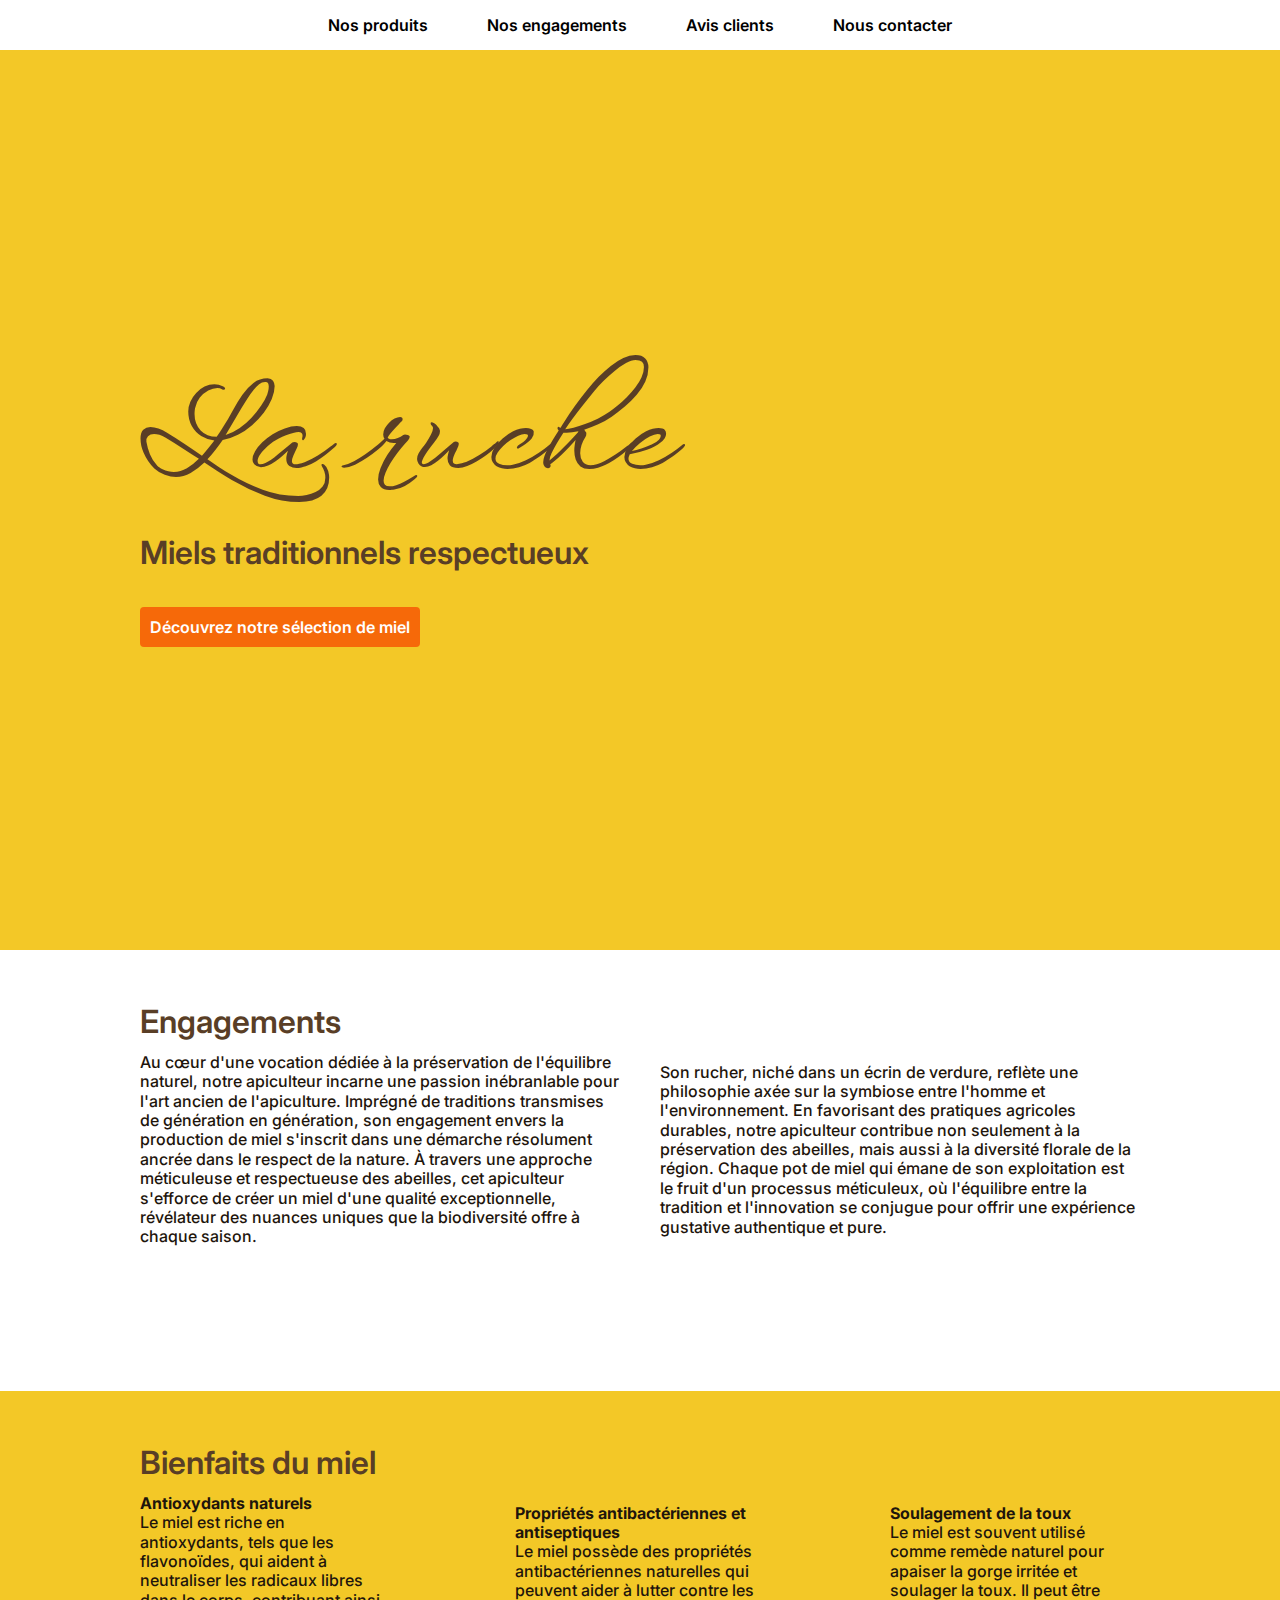
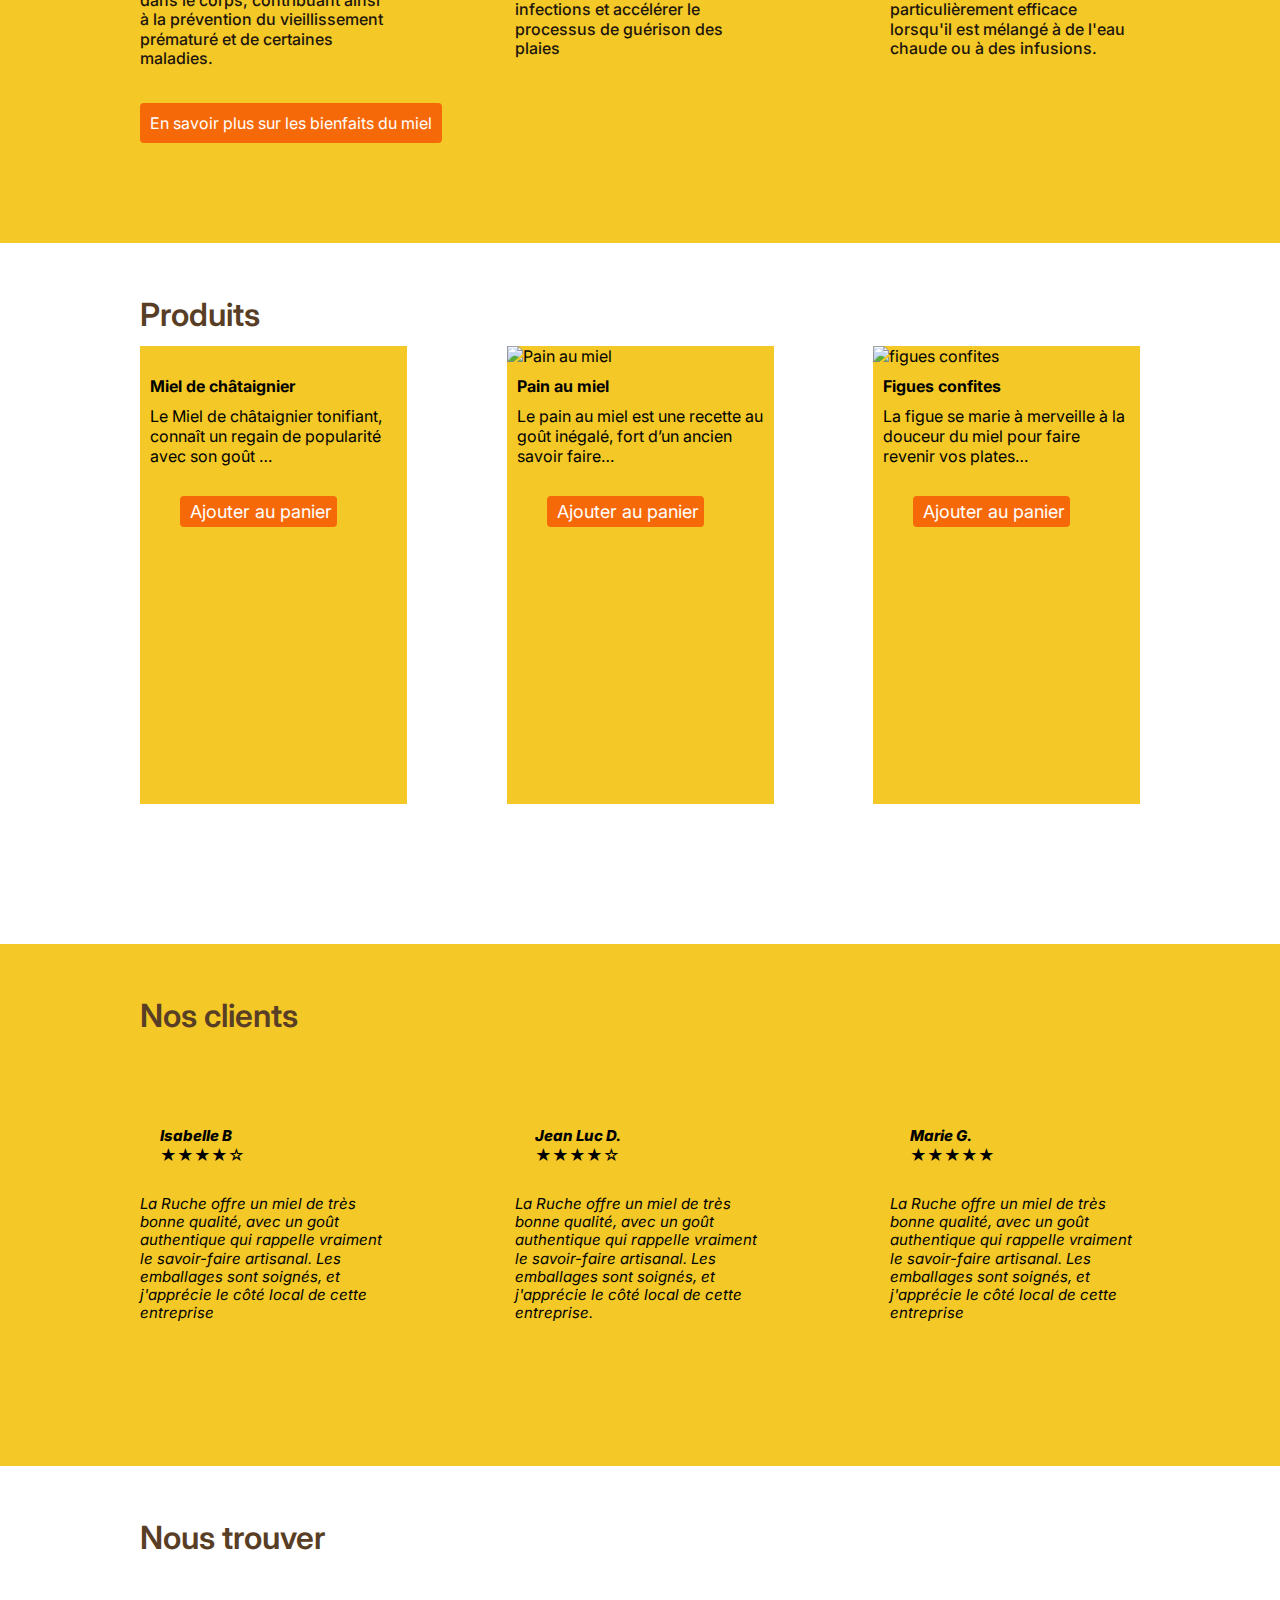
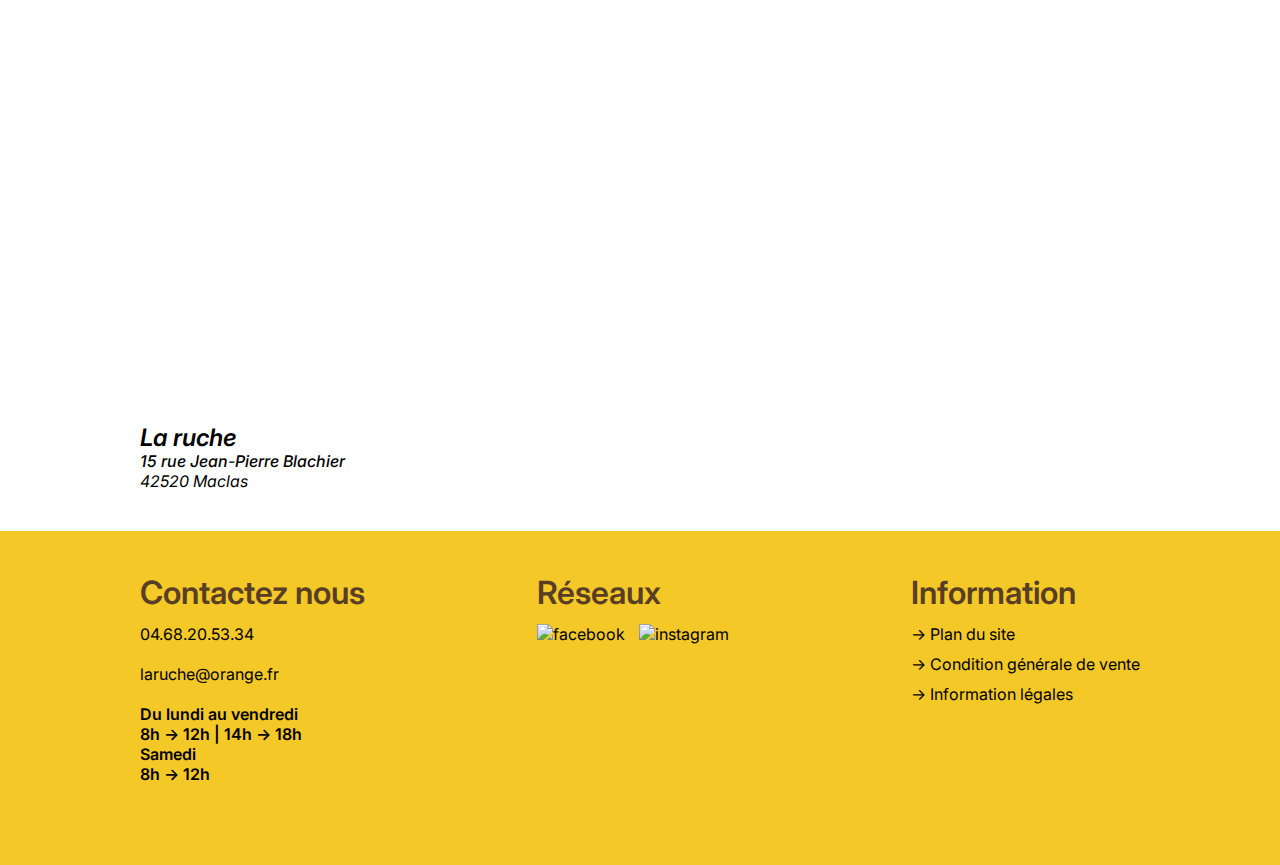
==== commit 18404f80: "fin" ====
--- a/index.html
+++ b/index.html
@@ -111,7 +111,7 @@
             <div class="flex space_between align_item_center">
             <div class="card bg_yellow">
                 <img src="assets/produit1.png" alt="">
-                <h4>Miel de chatainger</h4>
+                <h4>Miel de châtaignier</h4>
                 <p>Le Miel de châtaignier tonifiant, connaît un regain de popularité avec son goût …</p>
                 <a href="" class="bouton_produit">
                     <img src="./assets/panier-blanc.png" alt="">
@@ -192,8 +192,8 @@
             height="450" style="border:0;" allowfullscreen="" loading="lazy"
             referrerpolicy="no-referrer-when-downgrade" class="carte"></iframe>
         <address>
-            <p class="bold">La ruche</p>
-            <p>15 rue Jean-Pierre Blachier</p>
+            <p class="adresse_titre">La ruche</p>
+            <p class="adresse">15 rue Jean-Pierre Blachier</p>
             <p>42520 Maclas</p>
         </address>
     </section>
--- a/style.css
+++ b/style.css
@@ -238,6 +238,7 @@
     color: #593E26;
     font-size: 32px;
     line-height: 63px;
+    padding-top: 30px;
 }
 
 .reseaux a {
@@ -246,4 +247,18 @@
 
 .infos li {
     padding-bottom: 10px;
+}
+
+.adresse_titre {
+    font-size: 24px;
+    font-weight: 600;
+    line-height: 29.05px;
+    text-align: left;
+}
+
+.adresse {
+    font-size: 16px;
+    font-weight: 500;
+    line-height: 19.36px;
+    text-align: left;
 }